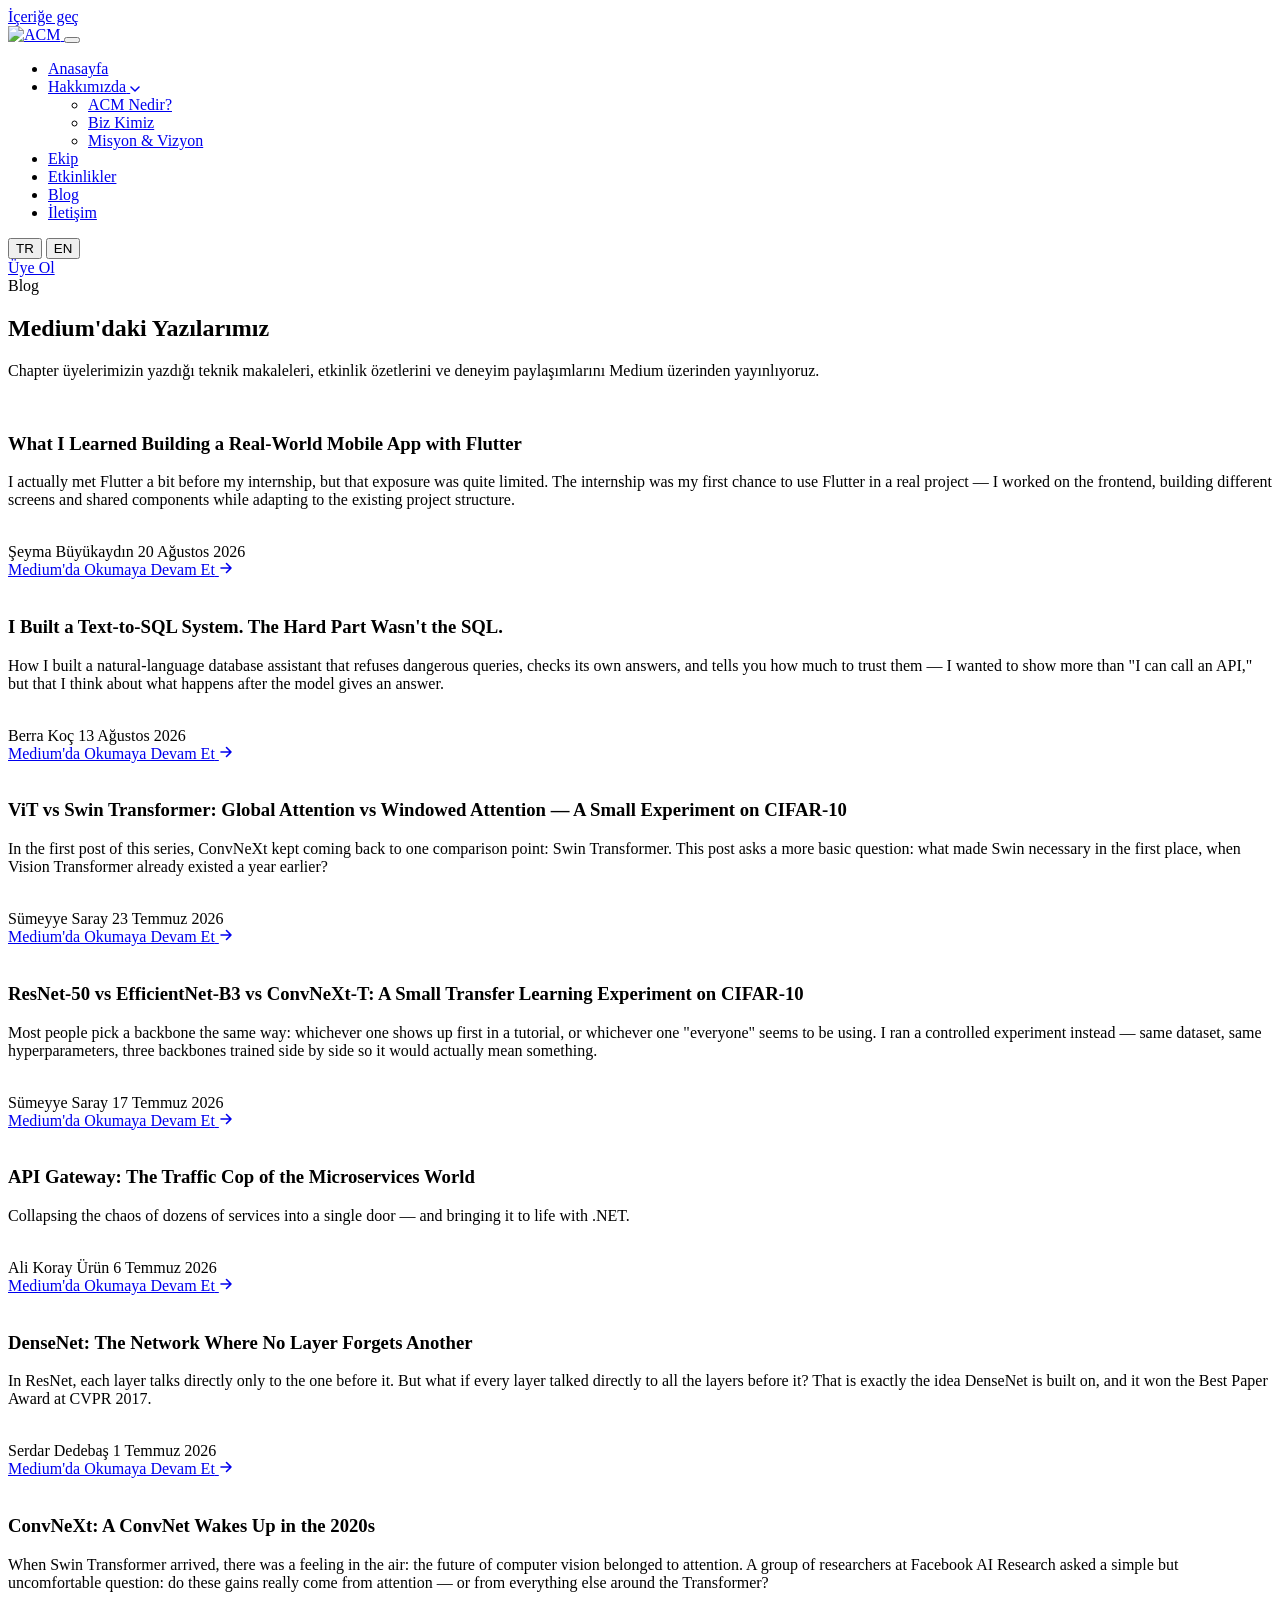
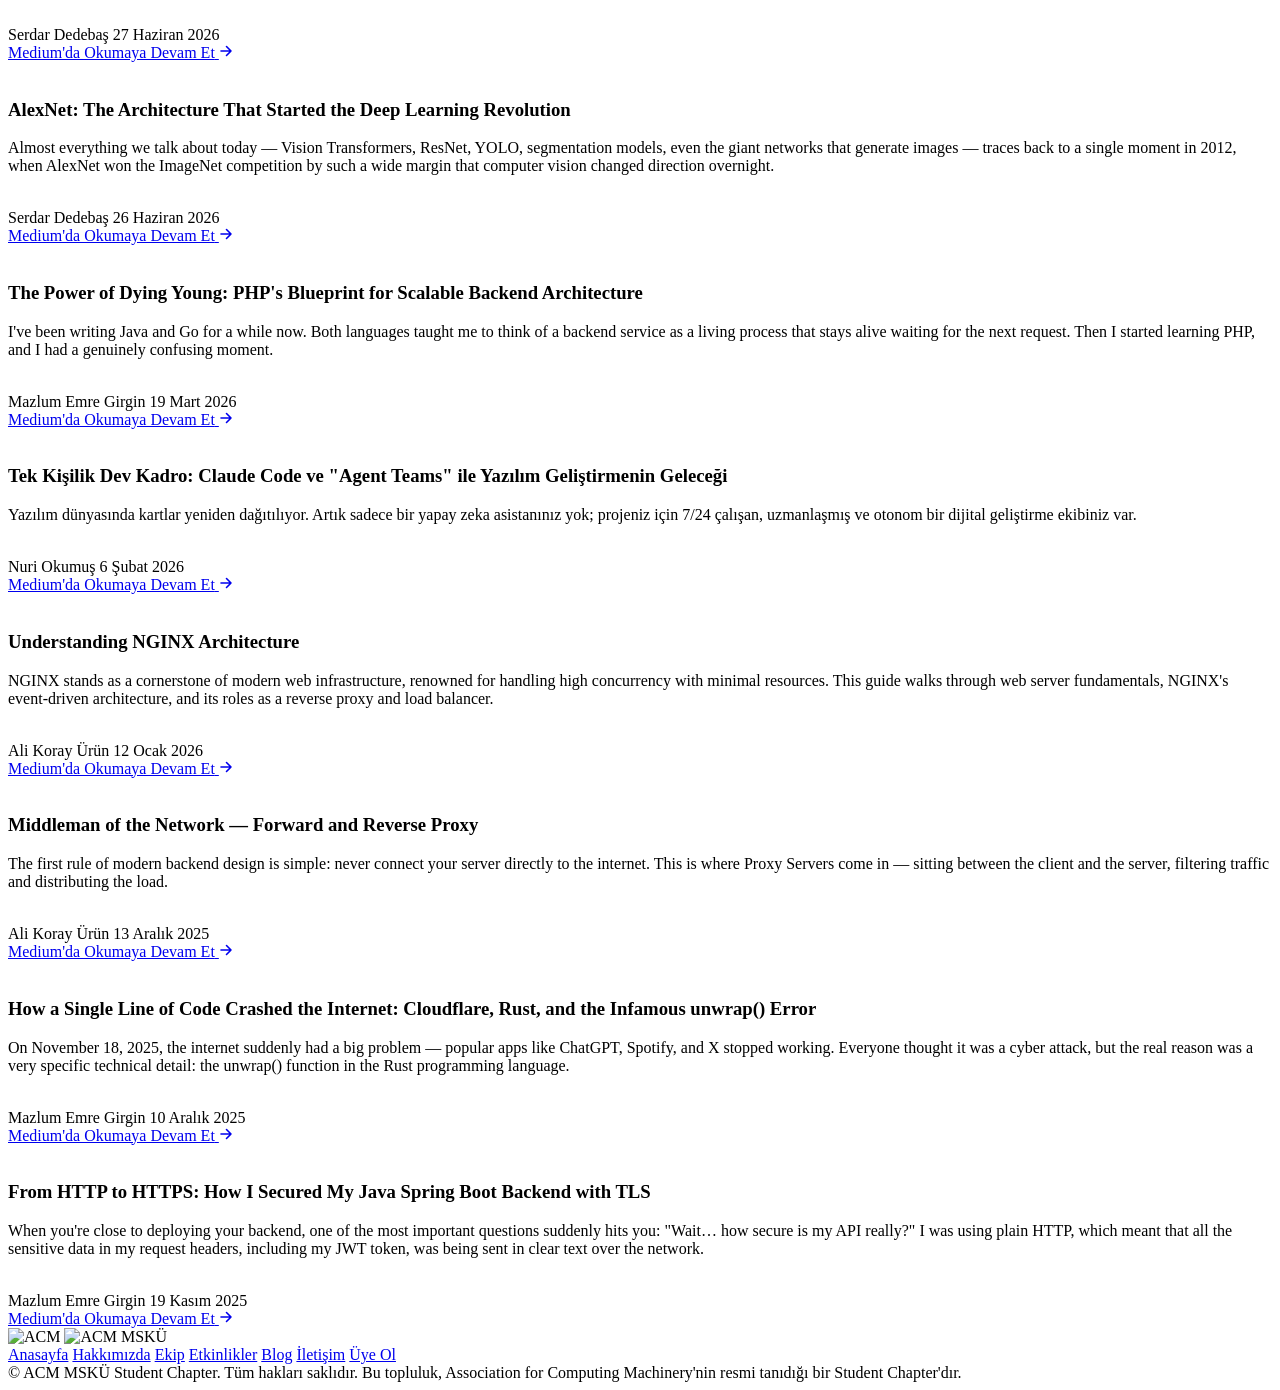
==== blog.html @ 26bed5fa "repo moved to org account" ====
<!DOCTYPE html>
<html lang="tr">
<head>
<meta charset="UTF-8">
<meta name="viewport" content="width=device-width, initial-scale=1.0">
<title>Blog — ACM MSKÜ Student Chapter</title>
<meta name="description" content="ACM MSKÜ Student Chapter'ın Medium'da yayınladığı teknik makaleler ve yazılar.">

<!-- Fontshare: Clash Display (başlıklar) -->
<link rel="preconnect" href="https://api.fontshare.com">
<link href="https://api.fontshare.com/v2/css?f[]=clash-display@500,600,700&display=swap" rel="stylesheet">

<!-- Google Fonts: Lexend (gövde metni / arayüz) -->
<link rel="preconnect" href="https://fonts.googleapis.com">
<link rel="preconnect" href="https://fonts.gstatic.com" crossorigin>
<link href="https://fonts.googleapis.com/css2?family=Lexend:wght@400;500;600;700;800&display=swap" rel="stylesheet">

<link rel="icon" href="assets/img/logo/acmshortcolour.svg" type="image/svg+xml">
<link rel="stylesheet" href="assets/css/style.css">
</head>
<body data-title-key="meta.title.blog">

<a class="skip-link" href="#icerik" data-i18n="skip.link">İçeriğe geç</a>

<header class="nav" id="siteNav">
  <div class="nav-inner">
    <a href="index.html#anasayfa" class="brand" aria-label="ACM MSKÜ anasayfa">
      <img class="brand-logo" src="assets/img/logo/acmshortcolour.svg" alt="ACM">
    </a>

    <button class="nav-toggle" id="navToggle" aria-label="Menüyü aç/kapat" aria-expanded="false" aria-controls="navMenu">
      <span></span><span></span><span></span>
    </button>

    <nav class="nav-menu" id="navMenu">
      <ul>
        <li><a href="index.html#anasayfa" class="nav-link" data-i18n="nav.home">Anasayfa</a></li>
        <li class="has-dropdown">
          <a href="hakkimizda.html" class="nav-link"><span data-i18n="nav.about">Hakkımızda</span> <svg class="chev" width="10" height="6" viewBox="0 0 10 6" fill="none"><path d="M1 1L5 5L9 1" stroke="currentColor" stroke-width="1.5" stroke-linecap="round" stroke-linejoin="round"/></svg></a>
          <ul class="dropdown">
            <li><a href="hakkimizda.html#acm-nedir" data-i18n="nav.about.acm">ACM Nedir?</a></li>
            <li><a href="hakkimizda.html#biz-kimiz" data-i18n="nav.about.us">Biz Kimiz</a></li>
            <li><a href="hakkimizda.html#misyon-vizyon" data-i18n="nav.about.mv" data-i18n-html>Misyon &amp; Vizyon</a></li>
          </ul>
        </li>
        <li><a href="ekip.html" class="nav-link" data-i18n="nav.about.team">Ekip</a></li>
        <li><a href="etkinlikler.html" class="nav-link" data-i18n="nav.events">Etkinlikler</a></li>
        <li><a href="blog.html" class="nav-link" data-i18n="nav.blog">Blog</a></li>
        <li><a href="iletisim.html" class="nav-link" data-i18n="nav.contact">İletişim</a></li>
      </ul>
      <div class="lang-toggle" role="group" aria-label="Dil seçimi / Language">
        <button type="button" class="lang-btn is-active" data-lang="tr">TR</button>
        <button type="button" class="lang-btn" data-lang="en">EN</button>
      </div>
      <a href="index.html#uye-ol" class="btn btn-primary btn-nav" data-i18n="nav.join">Üye Ol</a>
    </nav>
  </div>
</header>

<main id="icerik">

  <!-- ============ BLOG ============ -->
  <section id="blog" class="section section--top">
    <div class="section-head" data-reveal>
      <span class="kicker" data-i18n="blog.kicker">Blog</span>
      <h2 data-i18n="blog.title">Medium'daki Yazılarımız</h2>
      <p class="section-lead" data-i18n="blog.lead">
        Chapter üyelerimizin yazdığı teknik makaleleri, etkinlik özetlerini ve deneyim paylaşımlarını
        Medium üzerinden yayınlıyoruz.
      </p>
    </div>
    <div class="blog-grid">

      <article class="blog-card" data-reveal>
        <div class="blog-card-cover"><img src="assets/img/medium/seyma_flutter.webp" alt=""></div>
        <div class="blog-card-body">
          <h3>What I Learned Building a Real-World Mobile App with Flutter</h3>
          <p>
            I actually met Flutter a bit before my internship, but that exposure was quite limited. The
            internship was my first chance to use Flutter in a real project — I worked on the frontend,
            building different screens and shared components while adapting to the existing project structure.
          </p>
          <div class="blog-card-meta">
            <img class="blog-card-avatar" src="assets/img/board/seyma.jpeg" alt="">
            <div class="blog-card-meta-text">
              <span class="blog-card-author">Şeyma Büyükaydın</span>
              <span class="blog-card-date">20 Ağustos 2026</span>
            </div>
          </div>
          <a href="https://medium.com/@seymabuyukaydin7/what-i-learned-building-a-real-world-mobile-app-with-flutter-eea90b9ccbf7" class="btn btn-soft" target="_blank" rel="noopener">
            <span data-i18n="blog.readMore">Medium'da Okumaya Devam Et</span>
            <svg width="14" height="14" viewBox="0 0 14 14" fill="none"><path d="M2 7H12M12 7L7.5 2.5M12 7L7.5 11.5" stroke="currentColor" stroke-width="1.6" stroke-linecap="round" stroke-linejoin="round"/></svg>
          </a>
        </div>
      </article>

      <article class="blog-card" data-reveal>
        <div class="blog-card-cover"><img src="assets/img/medium/berra_texttosql.webp" alt=""></div>
        <div class="blog-card-body">
          <h3>I Built a Text-to-SQL System. The Hard Part Wasn't the SQL.</h3>
          <p>
            How I built a natural-language database assistant that refuses dangerous queries, checks its
            own answers, and tells you how much to trust them — I wanted to show more than "I can call
            an API," but that I think about what happens after the model gives an answer.
          </p>
          <div class="blog-card-meta">
            <img class="blog-card-avatar" src="assets/img/board/berrakoc.jpeg" alt="">
            <div class="blog-card-meta-text">
              <span class="blog-card-author">Berra Koç</span>
              <span class="blog-card-date">13 Ağustos 2026</span>
            </div>
          </div>
          <a href="https://medium.com/@kocberra3/i-built-a-text-to-sql-system-the-hard-part-wasnt-the-sql-1d210cb4b9d3" class="btn btn-soft" target="_blank" rel="noopener">
            <span data-i18n="blog.readMore">Medium'da Okumaya Devam Et</span>
            <svg width="14" height="14" viewBox="0 0 14 14" fill="none"><path d="M2 7H12M12 7L7.5 2.5M12 7L7.5 11.5" stroke="currentColor" stroke-width="1.6" stroke-linecap="round" stroke-linejoin="round"/></svg>
          </a>
        </div>
      </article>

      <article class="blog-card" data-reveal>
        <div class="blog-card-cover"><img src="assets/img/medium/sumeyye_vit.webp" alt=""></div>
        <div class="blog-card-body">
          <h3>ViT vs Swin Transformer: Global Attention vs Windowed Attention — A Small Experiment on CIFAR-10</h3>
          <p>
            In the first post of this series, ConvNeXt kept coming back to one comparison point: Swin
            Transformer. This post asks a more basic question: what made Swin necessary in the first
            place, when Vision Transformer already existed a year earlier?
          </p>
          <div class="blog-card-meta">
            <img class="blog-card-avatar" src="assets/img/board/sumeyye.jpeg" alt="">
            <div class="blog-card-meta-text">
              <span class="blog-card-author">Sümeyye Saray</span>
              <span class="blog-card-date">23 Temmuz 2026</span>
            </div>
          </div>
          <a href="https://medium.com/@sumeyyesaray478/vit-vs-swin-transformer-global-attention-vs-windowed-attention-a-small-experiment-on-cifar-10-1e149b57029a" class="btn btn-soft" target="_blank" rel="noopener">
            <span data-i18n="blog.readMore">Medium'da Okumaya Devam Et</span>
            <svg width="14" height="14" viewBox="0 0 14 14" fill="none"><path d="M2 7H12M12 7L7.5 2.5M12 7L7.5 11.5" stroke="currentColor" stroke-width="1.6" stroke-linecap="round" stroke-linejoin="round"/></svg>
          </a>
        </div>
      </article>

      <article class="blog-card" data-reveal>
        <div class="blog-card-cover"><img src="assets/img/medium/sumeyye_resnet.webp" alt=""></div>
        <div class="blog-card-body">
          <h3>ResNet-50 vs EfficientNet-B3 vs ConvNeXt-T: A Small Transfer Learning Experiment on CIFAR-10</h3>
          <p>
            Most people pick a backbone the same way: whichever one shows up first in a tutorial, or
            whichever one "everyone" seems to be using. I ran a controlled experiment instead — same
            dataset, same hyperparameters, three backbones trained side by side so it would actually mean something.
          </p>
          <div class="blog-card-meta">
            <img class="blog-card-avatar" src="assets/img/board/sumeyye.jpeg" alt="">
            <div class="blog-card-meta-text">
              <span class="blog-card-author">Sümeyye Saray</span>
              <span class="blog-card-date">17 Temmuz 2026</span>
            </div>
          </div>
          <a href="https://medium.com/@sumeyyesaray478/resnet-50-vs-efficientnet-b3-vs-convnext-t-a-small-transfer-learning-experiment-on-cifar-10-ddd32ae07030" class="btn btn-soft" target="_blank" rel="noopener">
            <span data-i18n="blog.readMore">Medium'da Okumaya Devam Et</span>
            <svg width="14" height="14" viewBox="0 0 14 14" fill="none"><path d="M2 7H12M12 7L7.5 2.5M12 7L7.5 11.5" stroke="currentColor" stroke-width="1.6" stroke-linecap="round" stroke-linejoin="round"/></svg>
          </a>
        </div>
      </article>

      <article class="blog-card" data-reveal>
        <div class="blog-card-cover"><img src="assets/img/medium/koray_apigateway.webp" alt=""></div>
        <div class="blog-card-body">
          <h3>API Gateway: The Traffic Cop of the Microservices World</h3>
          <p>
            Collapsing the chaos of dozens of services into a single door — and bringing it to life with .NET.
          </p>
          <div class="blog-card-meta">
            <img class="blog-card-avatar" src="assets/img/board/korayurun.jpeg" alt="">
            <div class="blog-card-meta-text">
              <span class="blog-card-author">Ali Koray Ürün</span>
              <span class="blog-card-date">6 Temmuz 2026</span>
            </div>
          </div>
          <a href="https://medium.com/@korayurun07/api-gateway-the-traffic-cop-of-the-microservices-world-7dbb3f8fc3c6" class="btn btn-soft" target="_blank" rel="noopener">
            <span data-i18n="blog.readMore">Medium'da Okumaya Devam Et</span>
            <svg width="14" height="14" viewBox="0 0 14 14" fill="none"><path d="M2 7H12M12 7L7.5 2.5M12 7L7.5 11.5" stroke="currentColor" stroke-width="1.6" stroke-linecap="round" stroke-linejoin="round"/></svg>
          </a>
        </div>
      </article>

      <article class="blog-card" data-reveal>
        <div class="blog-card-cover"><img src="assets/img/medium/serdar_densenet.webp" alt=""></div>
        <div class="blog-card-body">
          <h3>DenseNet: The Network Where No Layer Forgets Another</h3>
          <p>
            In ResNet, each layer talks directly only to the one before it. But what if every layer
            talked directly to all the layers before it? That is exactly the idea DenseNet is built on,
            and it won the Best Paper Award at CVPR 2017.
          </p>
          <div class="blog-card-meta">
            <img class="blog-card-avatar" src="assets/img/board/serdardedebas.jpeg" alt="">
            <div class="blog-card-meta-text">
              <span class="blog-card-author">Serdar Dedebaş</span>
              <span class="blog-card-date">1 Temmuz 2026</span>
            </div>
          </div>
          <a href="https://medium.com/@serdardedebas1/densenet-the-network-where-no-layer-forgets-another-e56904c02501" class="btn btn-soft" target="_blank" rel="noopener">
            <span data-i18n="blog.readMore">Medium'da Okumaya Devam Et</span>
            <svg width="14" height="14" viewBox="0 0 14 14" fill="none"><path d="M2 7H12M12 7L7.5 2.5M12 7L7.5 11.5" stroke="currentColor" stroke-width="1.6" stroke-linecap="round" stroke-linejoin="round"/></svg>
          </a>
        </div>
      </article>

      <article class="blog-card" data-reveal>
        <div class="blog-card-cover"><img src="assets/img/medium/serdar_convnext.webp" alt=""></div>
        <div class="blog-card-body">
          <h3>ConvNeXt: A ConvNet Wakes Up in the 2020s</h3>
          <p>
            When Swin Transformer arrived, there was a feeling in the air: the future of computer vision
            belonged to attention. A group of researchers at Facebook AI Research asked a simple but
            uncomfortable question: do these gains really come from attention — or from everything else around the Transformer?
          </p>
          <div class="blog-card-meta">
            <img class="blog-card-avatar" src="assets/img/board/serdardedebas.jpeg" alt="">
            <div class="blog-card-meta-text">
              <span class="blog-card-author">Serdar Dedebaş</span>
              <span class="blog-card-date">27 Haziran 2026</span>
            </div>
          </div>
          <a href="https://medium.com/@serdardedebas1/convnext-a-convnet-wakes-up-in-the-2020s-788454a0580a" class="btn btn-soft" target="_blank" rel="noopener">
            <span data-i18n="blog.readMore">Medium'da Okumaya Devam Et</span>
            <svg width="14" height="14" viewBox="0 0 14 14" fill="none"><path d="M2 7H12M12 7L7.5 2.5M12 7L7.5 11.5" stroke="currentColor" stroke-width="1.6" stroke-linecap="round" stroke-linejoin="round"/></svg>
          </a>
        </div>
      </article>

      <article class="blog-card" data-reveal>
        <div class="blog-card-cover"><img src="assets/img/medium/serdar_alexnet.webp" alt=""></div>
        <div class="blog-card-body">
          <h3>AlexNet: The Architecture That Started the Deep Learning Revolution</h3>
          <p>
            Almost everything we talk about today — Vision Transformers, ResNet, YOLO, segmentation
            models, even the giant networks that generate images — traces back to a single moment in
            2012, when AlexNet won the ImageNet competition by such a wide margin that computer vision changed direction overnight.
          </p>
          <div class="blog-card-meta">
            <img class="blog-card-avatar" src="assets/img/board/serdardedebas.jpeg" alt="">
            <div class="blog-card-meta-text">
              <span class="blog-card-author">Serdar Dedebaş</span>
              <span class="blog-card-date">26 Haziran 2026</span>
            </div>
          </div>
          <a href="https://medium.com/@serdardedebas1/alexnet-the-architecture-that-started-the-deep-learning-revolution-08e5634985b1" class="btn btn-soft" target="_blank" rel="noopener">
            <span data-i18n="blog.readMore">Medium'da Okumaya Devam Et</span>
            <svg width="14" height="14" viewBox="0 0 14 14" fill="none"><path d="M2 7H12M12 7L7.5 2.5M12 7L7.5 11.5" stroke="currentColor" stroke-width="1.6" stroke-linecap="round" stroke-linejoin="round"/></svg>
          </a>
        </div>
      </article>

      <article class="blog-card" data-reveal>
        <div class="blog-card-cover"><img src="assets/img/medium/mazlum_php.webp" alt=""></div>
        <div class="blog-card-body">
          <h3>The Power of Dying Young: PHP's Blueprint for Scalable Backend Architecture</h3>
          <p>
            I've been writing Java and Go for a while now. Both languages taught me to think of a
            backend service as a living process that stays alive waiting for the next request. Then I
            started learning PHP, and I had a genuinely confusing moment.
          </p>
          <div class="blog-card-meta">
            <img class="blog-card-avatar" src="assets/img/board/mazlumemregirgin.jpeg" alt="">
            <div class="blog-card-meta-text">
              <span class="blog-card-author">Mazlum Emre Girgin</span>
              <span class="blog-card-date">19 Mart 2026</span>
            </div>
          </div>
          <a href="https://medium.com/@mazlumemregirgin/the-power-of-dying-young-phps-blueprint-for-scalable-backend-architecture-a6cc4dd6c21a" class="btn btn-soft" target="_blank" rel="noopener">
            <span data-i18n="blog.readMore">Medium'da Okumaya Devam Et</span>
            <svg width="14" height="14" viewBox="0 0 14 14" fill="none"><path d="M2 7H12M12 7L7.5 2.5M12 7L7.5 11.5" stroke="currentColor" stroke-width="1.6" stroke-linecap="round" stroke-linejoin="round"/></svg>
          </a>
        </div>
      </article>

      <article class="blog-card" data-reveal>
        <div class="blog-card-cover"><img src="assets/img/medium/nuri_agent.webp" alt=""></div>
        <div class="blog-card-body">
          <h3>Tek Kişilik Dev Kadro: Claude Code ve "Agent Teams" ile Yazılım Geliştirmenin Geleceği</h3>
          <p>
            Yazılım dünyasında kartlar yeniden dağıtılıyor. Artık sadece bir yapay zeka asistanınız yok;
            projeniz için 7/24 çalışan, uzmanlaşmış ve otonom bir dijital geliştirme ekibiniz var.
          </p>
          <div class="blog-card-meta">
            <img class="blog-card-avatar" src="assets/img/board/nuriokumus.jpeg" alt="">
            <div class="blog-card-meta-text">
              <span class="blog-card-author">Nuri Okumuş</span>
              <span class="blog-card-date">6 Şubat 2026</span>
            </div>
          </div>
          <a href="https://medium.com/@nuriokmus/tek-ki%C5%9Filik-dev-kadro-claude-code-ve-agent-teams-ile-yaz%C4%B1l%C4%B1m-geli%C5%9Ftirmenin-gelece%C4%9Fi-cdd89eab5f63" class="btn btn-soft" target="_blank" rel="noopener">
            <span data-i18n="blog.readMore">Medium'da Okumaya Devam Et</span>
            <svg width="14" height="14" viewBox="0 0 14 14" fill="none"><path d="M2 7H12M12 7L7.5 2.5M12 7L7.5 11.5" stroke="currentColor" stroke-width="1.6" stroke-linecap="round" stroke-linejoin="round"/></svg>
          </a>
        </div>
      </article>

      <article class="blog-card" data-reveal>
        <div class="blog-card-cover"><img src="assets/img/medium/koray_nginx.webp" alt=""></div>
        <div class="blog-card-body">
          <h3>Understanding NGINX Architecture</h3>
          <p>
            NGINX stands as a cornerstone of modern web infrastructure, renowned for handling high
            concurrency with minimal resources. This guide walks through web server fundamentals,
            NGINX's event-driven architecture, and its roles as a reverse proxy and load balancer.
          </p>
          <div class="blog-card-meta">
            <img class="blog-card-avatar" src="assets/img/board/korayurun.jpeg" alt="">
            <div class="blog-card-meta-text">
              <span class="blog-card-author">Ali Koray Ürün</span>
              <span class="blog-card-date">12 Ocak 2026</span>
            </div>
          </div>
          <a href="https://medium.com/@korayurun07/mastering-nginx-from-basics-to-advanced-architecture-bc59f0d89893" class="btn btn-soft" target="_blank" rel="noopener">
            <span data-i18n="blog.readMore">Medium'da Okumaya Devam Et</span>
            <svg width="14" height="14" viewBox="0 0 14 14" fill="none"><path d="M2 7H12M12 7L7.5 2.5M12 7L7.5 11.5" stroke="currentColor" stroke-width="1.6" stroke-linecap="round" stroke-linejoin="round"/></svg>
          </a>
        </div>
      </article>

      <article class="blog-card" data-reveal>
        <div class="blog-card-cover"><img src="assets/img/medium/koray_middleman.webp" alt=""></div>
        <div class="blog-card-body">
          <h3>Middleman of the Network — Forward and Reverse Proxy</h3>
          <p>
            The first rule of modern backend design is simple: never connect your server directly to the
            internet. This is where Proxy Servers come in — sitting between the client and the server,
            filtering traffic and distributing the load.
          </p>
          <div class="blog-card-meta">
            <img class="blog-card-avatar" src="assets/img/board/korayurun.jpeg" alt="">
            <div class="blog-card-meta-text">
              <span class="blog-card-author">Ali Koray Ürün</span>
              <span class="blog-card-date">13 Aralık 2025</span>
            </div>
          </div>
          <a href="https://medium.com/@korayurun07/middleman-of-the-network-forward-and-reverse-proxy-a567f8102e2a" class="btn btn-soft" target="_blank" rel="noopener">
            <span data-i18n="blog.readMore">Medium'da Okumaya Devam Et</span>
            <svg width="14" height="14" viewBox="0 0 14 14" fill="none"><path d="M2 7H12M12 7L7.5 2.5M12 7L7.5 11.5" stroke="currentColor" stroke-width="1.6" stroke-linecap="round" stroke-linejoin="round"/></svg>
          </a>
        </div>
      </article>

      <article class="blog-card" data-reveal>
        <div class="blog-card-cover"><img src="assets/img/medium/mazlum_cloudflare.webp" alt=""></div>
        <div class="blog-card-body">
          <h3>How a Single Line of Code Crashed the Internet: Cloudflare, Rust, and the Infamous unwrap() Error</h3>
          <p>
            On November 18, 2025, the internet suddenly had a big problem — popular apps like ChatGPT,
            Spotify, and X stopped working. Everyone thought it was a cyber attack, but the real reason
            was a very specific technical detail: the unwrap() function in the Rust programming language.
          </p>
          <div class="blog-card-meta">
            <img class="blog-card-avatar" src="assets/img/board/mazlumemregirgin.jpeg" alt="">
            <div class="blog-card-meta-text">
              <span class="blog-card-author">Mazlum Emre Girgin</span>
              <span class="blog-card-date">10 Aralık 2025</span>
            </div>
          </div>
          <a href="https://medium.com/@mazlumemregirgin/how-a-single-line-of-code-crashed-the-internet-cloudflare-rust-and-the-infamous-unwrap-error-b37ded113d86" class="btn btn-soft" target="_blank" rel="noopener">
            <span data-i18n="blog.readMore">Medium'da Okumaya Devam Et</span>
            <svg width="14" height="14" viewBox="0 0 14 14" fill="none"><path d="M2 7H12M12 7L7.5 2.5M12 7L7.5 11.5" stroke="currentColor" stroke-width="1.6" stroke-linecap="round" stroke-linejoin="round"/></svg>
          </a>
        </div>
      </article>

      <article class="blog-card" data-reveal>
        <div class="blog-card-cover"><img src="assets/img/medium/mazlum_tls.webp" alt=""></div>
        <div class="blog-card-body">
          <h3>From HTTP to HTTPS: How I Secured My Java Spring Boot Backend with TLS</h3>
          <p>
            When you're close to deploying your backend, one of the most important questions suddenly
            hits you: "Wait… how secure is my API really?" I was using plain HTTP, which meant that all
            the sensitive data in my request headers, including my JWT token, was being sent in clear text over the network.
          </p>
          <div class="blog-card-meta">
            <img class="blog-card-avatar" src="assets/img/board/mazlumemregirgin.jpeg" alt="">
            <div class="blog-card-meta-text">
              <span class="blog-card-author">Mazlum Emre Girgin</span>
              <span class="blog-card-date">19 Kasım 2025</span>
            </div>
          </div>
          <a href="https://medium.com/@mazlumemregirgin/from-http-to-https-how-i-secured-my-java-spring-boot-backend-with-tls-828888db91d8" class="btn btn-soft" target="_blank" rel="noopener">
            <span data-i18n="blog.readMore">Medium'da Okumaya Devam Et</span>
            <svg width="14" height="14" viewBox="0 0 14 14" fill="none"><path d="M2 7H12M12 7L7.5 2.5M12 7L7.5 11.5" stroke="currentColor" stroke-width="1.6" stroke-linecap="round" stroke-linejoin="round"/></svg>
          </a>
        </div>
      </article>

    </div>
  </section>

</main>

<footer class="site-footer">
  <div class="footer-inner">
    <div class="footer-brand">
      <img class="footer-logo-acm" src="assets/img/logo/acm-logo.png" alt="ACM">
      <span class="footer-divider" aria-hidden="true"></span>
      <img class="footer-logo" src="assets/img/logo/acmlongcolour.svg" alt="ACM MSKÜ">
    </div>
    <nav class="footer-links" aria-label="Alt bilgi bağlantıları">
      <a href="index.html#anasayfa" data-i18n="nav.home">Anasayfa</a>
      <a href="hakkimizda.html" data-i18n="nav.about">Hakkımızda</a>
      <a href="ekip.html" data-i18n="nav.about.team">Ekip</a>
      <a href="etkinlikler.html" data-i18n="nav.events">Etkinlikler</a>
      <a href="blog.html" data-i18n="nav.blog">Blog</a>
      <a href="iletisim.html" data-i18n="nav.contact">İletişim</a>
      <a href="index.html#uye-ol" data-i18n="nav.join">Üye Ol</a>
    </nav>
  </div>
  <div class="footer-bottom">
    <span>© <span id="year"></span> ACM MSKÜ Student Chapter. <span data-i18n="footer.rights">Tüm hakları saklıdır.</span></span>
    <span data-i18n="footer.recognized">Bu topluluk, Association for Computing Machinery'nin resmi tanıdığı bir Student Chapter'dır.</span>
  </div>
</footer>

<script src="assets/js/main.js"></script>
</body>
</html>
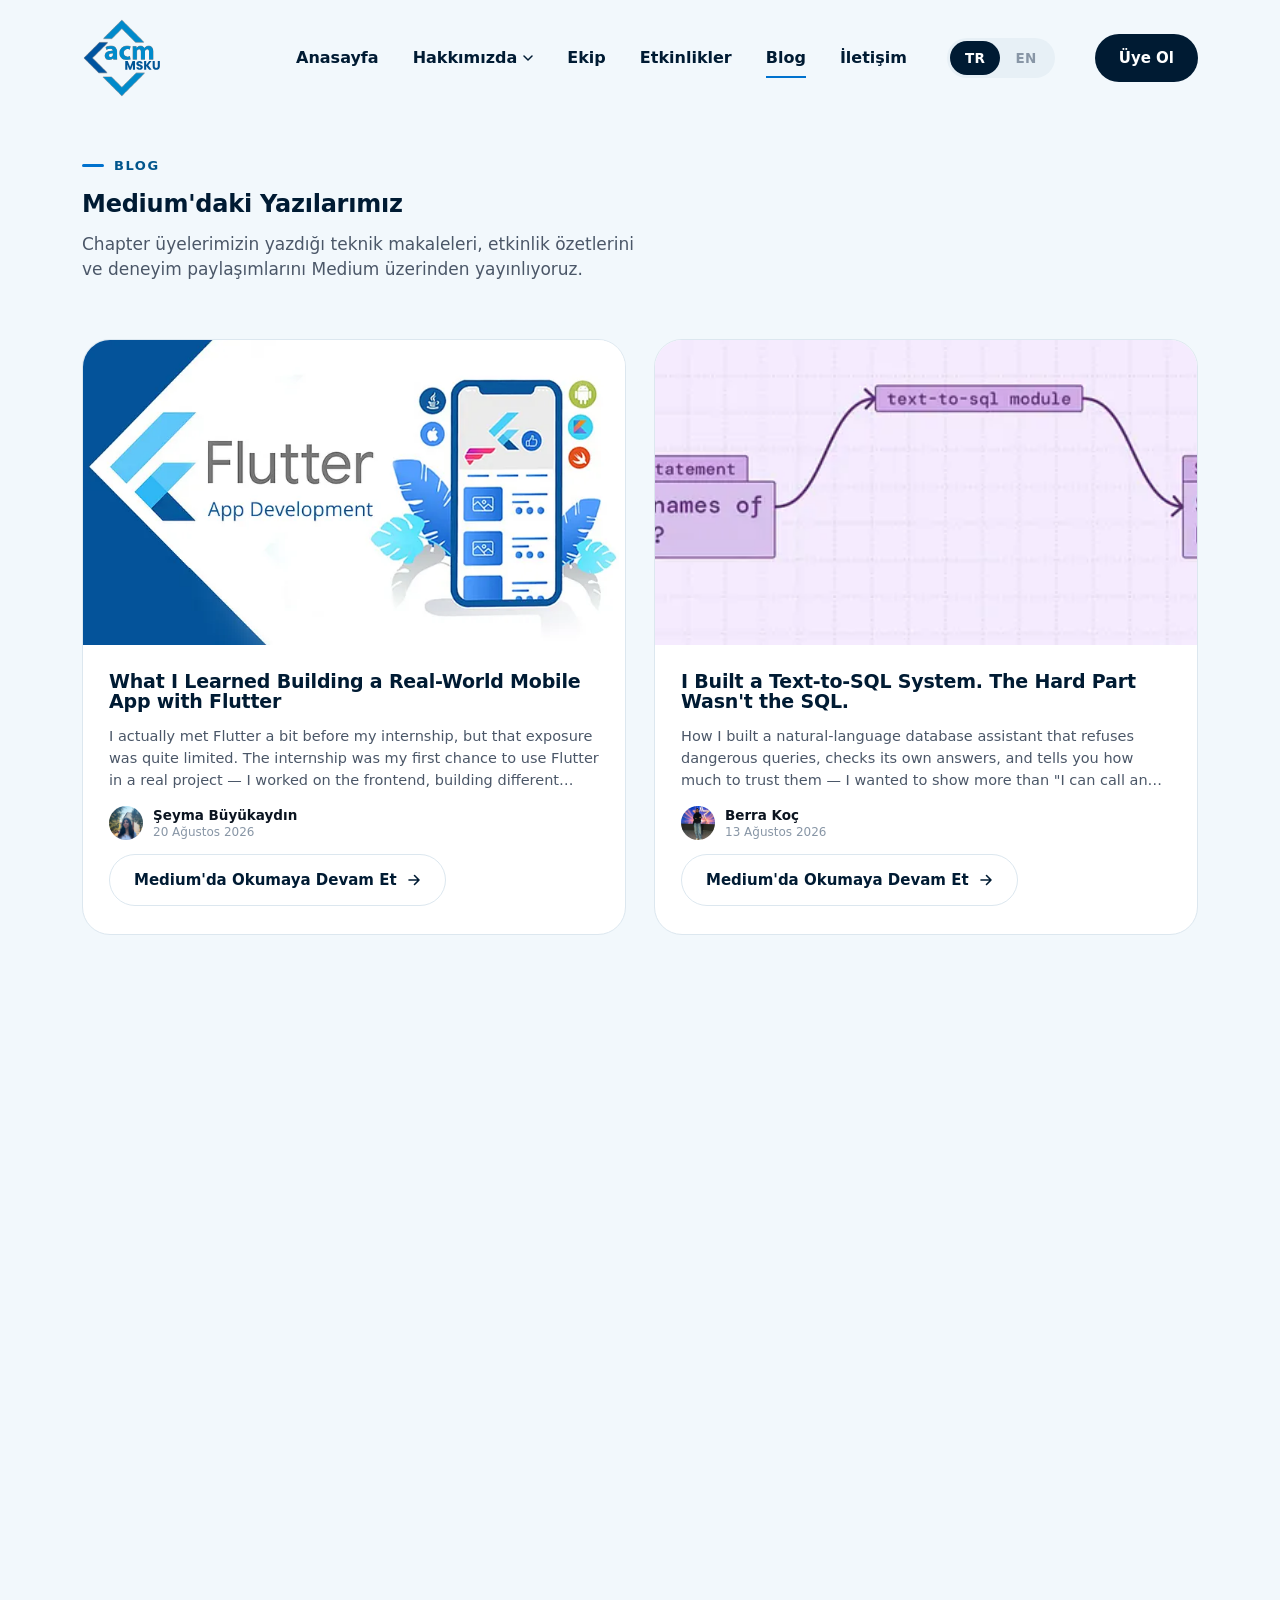
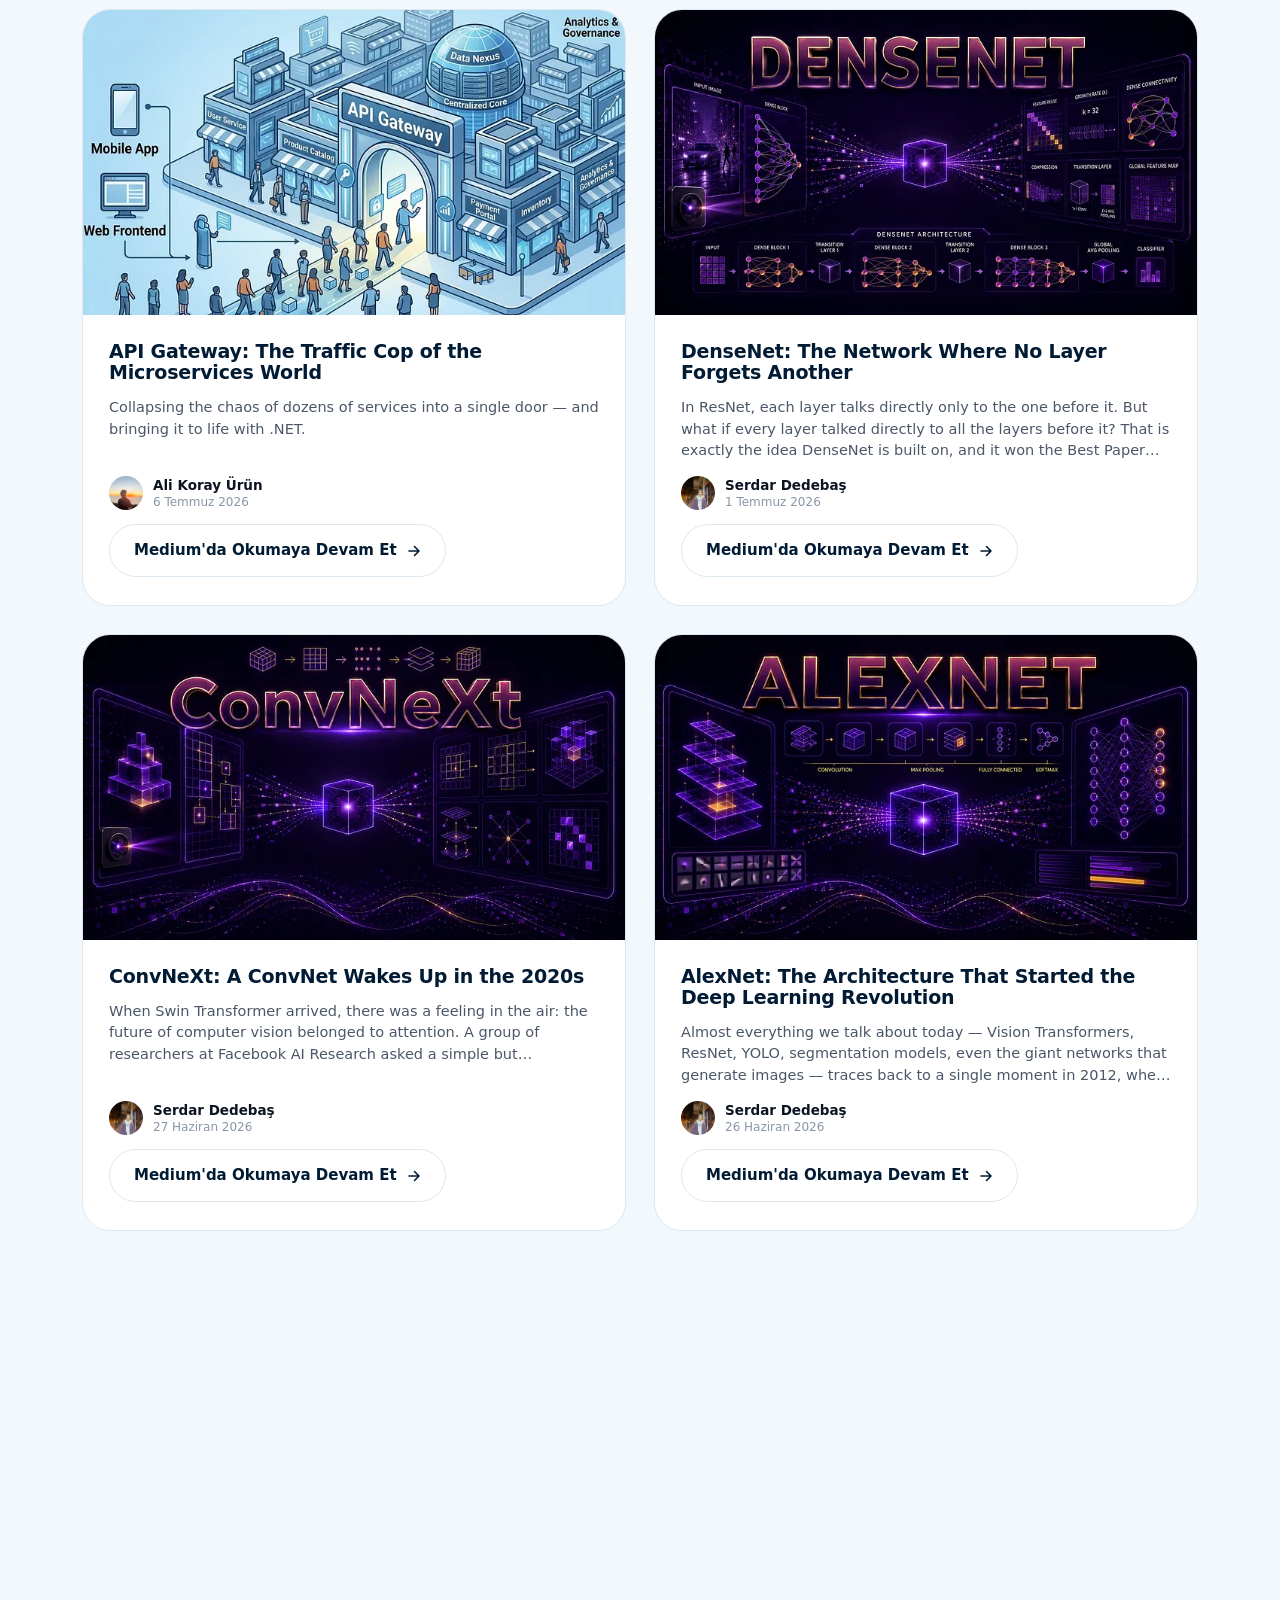
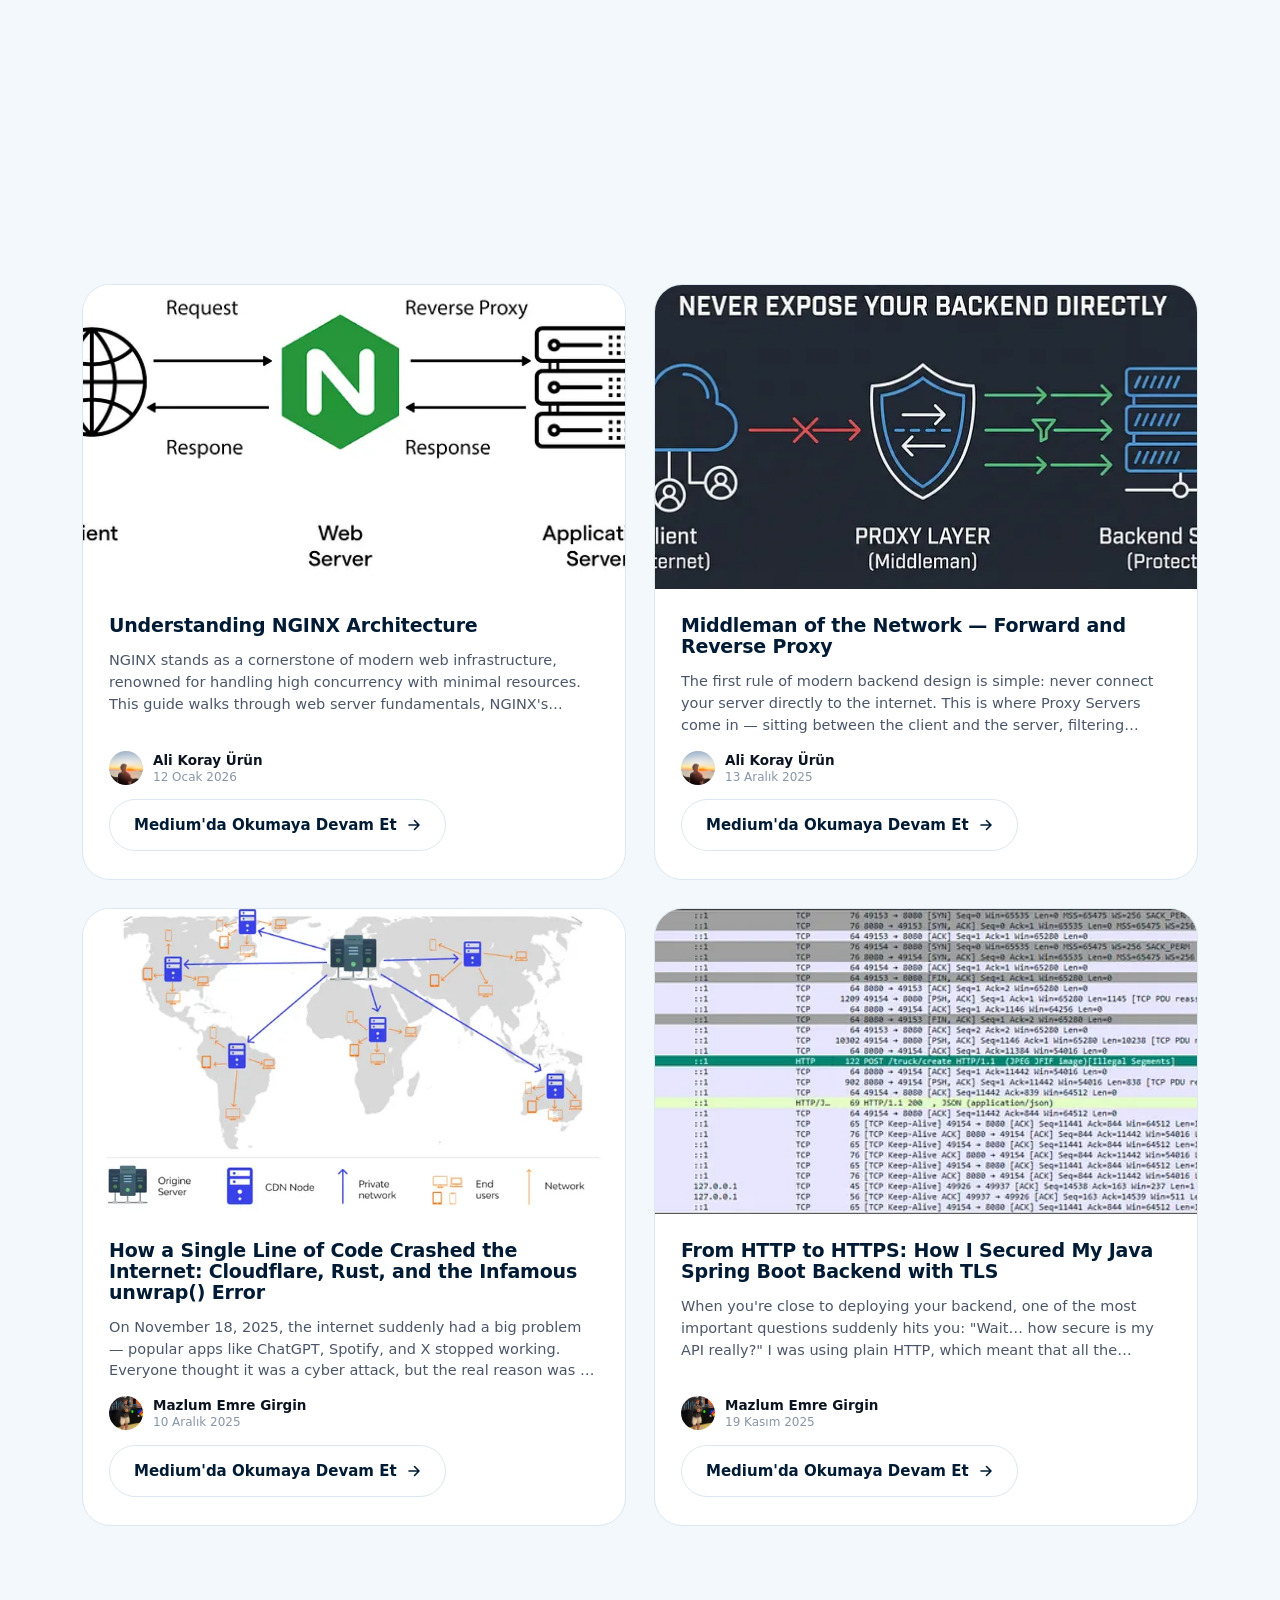
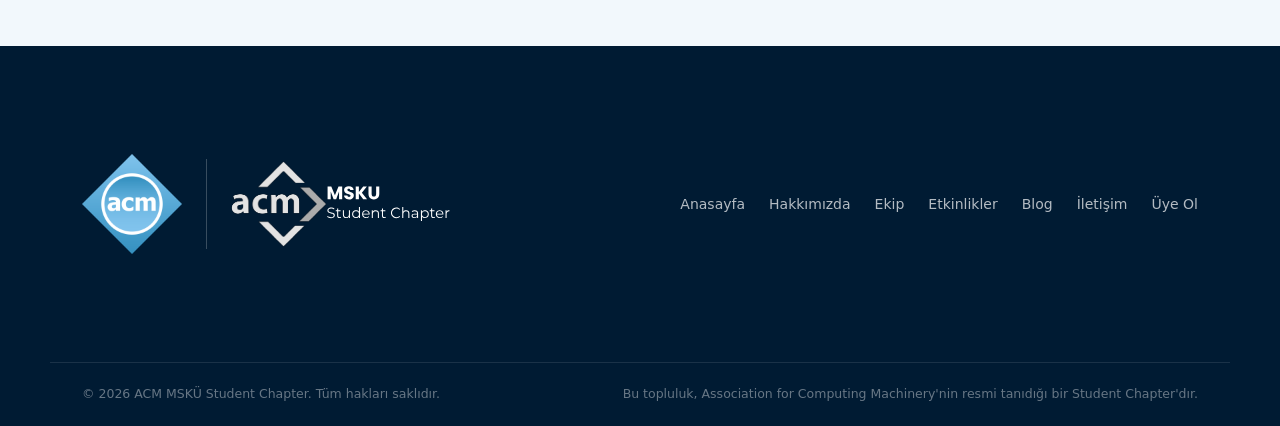
==== commit f891473a: "footer logo changed." ====
--- a/blog.html
+++ b/blog.html
@@ -400,7 +400,7 @@
     <div class="footer-brand">
       <img class="footer-logo-acm" src="assets/img/logo/acm-logo.png" alt="ACM">
       <span class="footer-divider" aria-hidden="true"></span>
-      <img class="footer-logo" src="assets/img/logo/acmlongcolour.svg" alt="ACM MSKÜ">
+      <img class="footer-logo" src="assets/img/logo/acmlongwhite.svg" alt="ACM MSKÜ">
     </div>
     <nav class="footer-links" aria-label="Alt bilgi bağlantıları">
       <a href="index.html#anasayfa" data-i18n="nav.home">Anasayfa</a>
--- a/assets/css/style.css
+++ b/assets/css/style.css
@@ -0,0 +1,648 @@
+/* ==========================================================================
+   ACM MSKÜ Student Chapter — Design System
+   ========================================================================== */
+
+:root {
+  /* ACM-inspired blues, on an off-white base */
+  --blue-900: #001B33;
+  --blue-800: #00294A;
+  --blue-700: #003B5C;
+  --blue-600: #00558C;
+  --blue-500: #0072CE;   /* primary */
+  --blue-400: #2B93E0;
+  --blue-100: #E3F1FB;
+  --blue-50:  #F2F8FC;
+
+  --ink:      #0B1420;
+  --ink-soft: #4B5768;
+  --ink-faint:#8896A6;
+  --bg-page:  #F2F8FC;   /* kırık mavi zemin */
+  --paper:    #FFFFFF;   /* kartlar */
+  --line:     #DCE7EF;
+  --line-soft:#E7F0F6;
+
+  --font-display: 'Clash Display', 'Lexend', system-ui, sans-serif;
+  --font-body: 'Lexend', system-ui, -apple-system, sans-serif;
+
+  --radius-sm: 10px;
+  --radius-md: 16px;
+  --radius-lg: 28px;
+
+  --shadow-sm: 0 1px 2px rgba(0, 27, 51, 0.05);
+  --shadow-md: 0 16px 40px -20px rgba(0, 27, 51, 0.28);
+  --shadow-lg: 0 30px 70px -30px rgba(0, 27, 51, 0.35);
+
+  --ease: cubic-bezier(.22, 1, .36, 1);
+  --container: 1180px;
+}
+
+/* ---------- Reset ---------- */
+* { box-sizing: border-box; }
+html { scroll-behavior: smooth; }
+body, h1, h2, h3, h4, p, ul, figure { margin: 0; padding: 0; }
+ul { list-style: none; }
+img { max-width: 100%; display: block; }
+a { color: inherit; text-decoration: none; }
+button { font: inherit; background: none; border: none; cursor: pointer; }
+
+body {
+  font-family: var(--font-body);
+  color: var(--ink);
+  background: var(--bg-page);
+  -webkit-font-smoothing: antialiased;
+  line-height: 1.5;
+  min-height: 100vh;
+  display: flex;
+  flex-direction: column;
+}
+/* Sticky footer: keeps the footer pinned to the bottom of the viewport on short pages */
+main { flex: 1 0 auto; }
+.site-footer { flex-shrink: 0; }
+
+h1, h2, h3, h4 {
+  font-family: var(--font-display);
+  font-weight: 600;
+  color: var(--blue-900);
+  letter-spacing: -0.01em;
+  line-height: 1.1;
+}
+
+.skip-link {
+  position: absolute; left: -999px; top: 0;
+  background: var(--blue-500); color: #fff; padding: 10px 16px; z-index: 999;
+  border-radius: 0 0 8px 0;
+}
+.skip-link:focus { left: 0; }
+
+/* ---------- Layout helpers ---------- */
+.section {
+  max-width: var(--container);
+  margin: 0 auto;
+  padding: 120px 32px;
+}
+.section--tint { background: var(--blue-50); max-width: none; }
+/* Used when a .section is the first element on a page (must clear the fixed navbar) */
+.section--top { padding-top: 150px; }
+.section--tint > * { max-width: var(--container); margin-left: auto; margin-right: auto; }
+
+.section-intro {
+  max-width: var(--container);
+  margin: 0 auto;
+  padding: 64px 32px 0;
+}
+/* Used when a section-intro is the first element on a page (must clear the fixed navbar) */
+.section-intro--top { padding-top: 150px; }
+
+/* ---------- Homepage quicklinks ---------- */
+.quicklinks-section { padding-top: 56px; }
+.quicklinks-grid { display: grid; grid-template-columns: repeat(3, 1fr); gap: 28px; }
+.quicklink-card {
+  display: flex; flex-direction: column; align-items: flex-start; gap: 8px;
+  background: var(--paper); border: 1px solid var(--line); border-radius: var(--radius-lg);
+  padding: 32px; transition: all .3s var(--ease);
+}
+.quicklink-card:hover { border-color: var(--blue-400); box-shadow: var(--shadow-md); transform: translateY(-4px); }
+.quicklink-icon {
+  width: 46px; height: 46px; border-radius: 12px; background: var(--blue-50);
+  color: var(--blue-500); display: flex; align-items: center; justify-content: center;
+  margin-bottom: 6px;
+}
+.quicklink-card h3 { font-size: 19px; }
+.quicklink-card p { font-size: 14.5px; color: var(--ink-soft); margin-bottom: 4px; }
+.quicklink-card .link-arrow { margin-top: 4px; pointer-events: none; }
+.quicklink-card:hover .link-arrow { border-color: var(--blue-500); }
+
+/* ---------- Homepage featured article (Medium) ---------- */
+.featured-section { padding-top: 0; }
+.featured-card {
+  display: flex; align-items: center; gap: 32px; flex-wrap: wrap;
+  background: var(--paper); border: 1px solid var(--line); border-radius: var(--radius-lg);
+  padding: 40px;
+}
+.featured-card-cover {
+  width: 220px; aspect-ratio: 16 / 9; border-radius: var(--radius-md); overflow: hidden;
+  background: var(--blue-50); flex-shrink: 0;
+}
+.featured-card-cover img { width: 100%; height: 100%; object-fit: cover; display: block; }
+.featured-card-body { flex: 1 1 320px; display: flex; flex-direction: column; gap: 14px; }
+.featured-card-body .kicker { margin-bottom: 0; }
+.featured-card-body h3 { font-size: 21px; }
+.featured-card-body p { font-size: 15px; color: var(--ink-soft); }
+.featured-card-actions { display: flex; align-items: center; gap: 24px; flex-wrap: wrap; }
+.featured-card-actions .link-arrow { margin-top: 0; }
+
+.section-head { max-width: 680px; margin-bottom: 56px; }
+.section-head--solo { max-width: none; margin: 0 auto 40px; text-align: center; }
+.section-title-solo { font-size: clamp(34px, 4.4vw, 52px); }
+.section-lead {
+  margin-top: 14px; font-size: 17px; color: var(--ink-soft); max-width: 560px;
+}
+.section-lead--left { max-width: 680px; }
+
+/* Section label — replaces old numbered pill + dot eyebrow */
+.kicker {
+  display: inline-flex; align-items: center; gap: 10px;
+  font-weight: 700; font-size: 13px;
+  text-transform: uppercase; letter-spacing: 0.12em; color: var(--blue-600);
+  margin-bottom: 16px;
+}
+.kicker::before {
+  content: ''; width: 22px; height: 3px; border-radius: 2px;
+  background: var(--blue-500); flex-shrink: 0;
+}
+.kicker--onblue { color: rgba(255,255,255,0.75); }
+.kicker--onblue::before { background: rgba(255,255,255,0.6); }
+.kicker--center { justify-content: center; }
+
+.text-accent { color: var(--blue-500); }
+
+/* ---------- Buttons ---------- */
+.btn {
+  display: inline-flex; align-items: center; gap: 10px;
+  font-weight: 600; font-size: 15px; padding: 14px 24px;
+  border-radius: 100px; transition: all .35s var(--ease);
+  white-space: nowrap;
+}
+.btn svg { transition: transform .35s var(--ease); }
+.btn:hover svg { transform: translateX(3px); }
+
+.btn-primary { background: var(--blue-900); color: #fff; }
+.btn-primary:hover { background: var(--blue-700); }
+
+.btn-soft { background: transparent; color: var(--blue-900); border: 1.5px solid var(--line); }
+.btn-soft:hover { border-color: var(--blue-900); }
+
+.btn-onblue { background: #fff; color: var(--blue-700); }
+.btn-onblue:hover { background: var(--blue-100); }
+
+.btn-outline-onblue { background: transparent; color: #fff; border: 1.5px solid rgba(255,255,255,0.35); }
+.btn-outline-onblue:hover { border-color: #fff; background: rgba(255,255,255,0.06); }
+
+.btn-nav { padding: 13px 24px; font-size: 15px; }
+.btn-lg { padding: 16px 28px; font-size: 15.5px; }
+
+.link-arrow {
+  display: inline-flex; align-items: center; gap: 6px; margin-top: 18px;
+  font-weight: 600; color: var(--blue-500); font-size: 14.5px;
+  border-bottom: 1.5px solid transparent; transition: border-color .3s var(--ease);
+}
+.link-arrow:hover { border-color: var(--blue-500); }
+
+/* ==========================================================================
+   NAVBAR
+   ========================================================================== */
+.nav {
+  position: fixed; top: 0; left: 0; right: 0; z-index: 100;
+  padding: 18px 0; transition: all .4s var(--ease);
+}
+.nav.is-scrolled {
+  padding: 12px 0; background: rgba(250,249,246,0.86); backdrop-filter: blur(14px);
+  border-bottom: 1px solid var(--line-soft); box-shadow: 0 4px 24px -12px rgba(0,27,51,0.12);
+}
+.nav-inner {
+  max-width: var(--container); margin: 0 auto; padding: 0 32px;
+  display: flex; align-items: center; justify-content: space-between;
+}
+
+.brand { display: flex; align-items: center; }
+.brand-logo { height: 80px; width: auto; transition: height .3s var(--ease); }
+.nav.is-scrolled .brand-logo { height: 64px; }
+
+.nav-toggle {
+  display: none; flex-direction: column; gap: 5px; padding: 8px; z-index: 110;
+}
+.nav-toggle span { width: 22px; height: 2px; background: var(--blue-900); border-radius: 2px; transition: all .3s var(--ease); }
+
+.nav-menu { display: flex; align-items: center; gap: 40px; }
+.nav-menu > ul { display: flex; align-items: center; gap: 34px; }
+
+.nav-link {
+  display: inline-flex; align-items: center; gap: 6px;
+  font-size: 16px; font-weight: 600; color: var(--blue-900);
+  padding: 6px 0; position: relative;
+}
+.nav-link::after {
+  content: ''; position: absolute; left: 0; bottom: -2px; width: 0; height: 2px;
+  background: var(--blue-500); transition: width .3s var(--ease);
+}
+.nav-link:hover::after, .nav-link.is-active::after { width: 100%; }
+.nav-link .chev { transition: transform .3s var(--ease); }
+
+.has-dropdown { position: relative; }
+.has-dropdown:hover .chev { transform: rotate(180deg); }
+.dropdown {
+  position: absolute; top: calc(100% + 18px); left: -18px; min-width: 220px;
+  background: #fff; border: 1px solid var(--line); border-radius: var(--radius-md);
+  box-shadow: var(--shadow-md); padding: 10px;
+  opacity: 0; visibility: hidden; transform: translateY(8px);
+  transition: all .3s var(--ease);
+}
+.has-dropdown:hover .dropdown,
+.has-dropdown:focus-within .dropdown { opacity: 1; visibility: visible; transform: translateY(0); }
+.dropdown a {
+  display: block; padding: 11px 16px; border-radius: 10px; font-size: 15px; font-weight: 500;
+  color: var(--ink-soft); transition: all .2s var(--ease);
+}
+.dropdown a:hover { background: var(--blue-50); color: var(--blue-600); }
+
+.lang-toggle {
+  display: flex; align-items: center; background: var(--line-soft);
+  border-radius: 100px; padding: 3px;
+}
+.lang-btn {
+  padding: 7px 15px; border-radius: 100px; font-size: 13.5px; font-weight: 700;
+  letter-spacing: 0.03em; color: var(--ink-faint); transition: all .2s var(--ease);
+}
+.lang-btn.is-active { background: var(--blue-900); color: #fff; }
+
+/* ==========================================================================
+   HERO
+   ========================================================================== */
+.hero {
+  max-width: var(--container); margin: 0 auto;
+  min-height: 100vh; box-sizing: border-box;
+  padding: 140px 32px 80px;
+  display: flex; flex-direction: column; justify-content: center; align-items: center;
+  text-align: center;
+}
+.hero-inner { max-width: 820px; display: flex; flex-direction: column; align-items: center; }
+.hero h1 {
+  font-size: clamp(44px, 7.5vw, 84px); margin-bottom: 28px;
+}
+.hero-lead {
+  font-size: 19px; color: var(--ink-soft); max-width: 580px; margin-bottom: 40px;
+}
+.hero-actions { display: flex; gap: 16px; flex-wrap: wrap; justify-content: center; }
+
+.hero-social { display: flex; gap: 22px; align-items: center; justify-content: center; margin-top: 36px; }
+.hero-social-link {
+  display: flex; color: var(--ink-soft);
+  transition: transform .25s var(--ease), opacity .25s var(--ease);
+}
+.hero-social-link:hover { transform: translateY(-3px); opacity: .75; }
+.hero-social-link--linkedin { color: #0A66C2; }
+.hero-social-link--mail { color: #F2994A; }
+.hero-social-link--instagram { color: #C13584; }
+.hero-social-link--github { color: var(--ink-soft); }
+.hero-social-link--medium { color: #000; }
+
+/* ==========================================================================
+   ACM NEDİR — canlı, koyu bant
+   ========================================================================== */
+.acm-band {
+  max-width: none; background: var(--blue-900); position: relative; overflow: hidden;
+  padding: 0;
+}
+.acm-band-inner {
+  max-width: var(--container); margin: 0 auto; padding: 120px 32px 64px;
+  display: grid; grid-template-columns: 1.35fr 0.65fr; gap: 40px; align-items: center;
+  position: relative;
+}
+.acm-band-text h2 {
+  color: #fff; font-size: clamp(28px, 3.4vw, 38px); margin-bottom: 22px; max-width: 560px;
+}
+.acm-band-text p { color: rgba(255,255,255,0.62); font-size: 16px; margin-bottom: 16px; max-width: 560px; }
+.acm-band-text p:last-child { margin-bottom: 0; }
+
+.acm-logo-wrap {
+  justify-self: end; position: relative;
+  width: clamp(140px, 16vw, 220px); aspect-ratio: 1 / 1;
+  display: flex; align-items: center; justify-content: center;
+}
+.acm-logo-wrap::before {
+  content: ''; position: absolute; inset: -30%; border-radius: 50%;
+  background: radial-gradient(circle, rgba(0,114,206,0.35), transparent 70%);
+  pointer-events: none;
+}
+.acm-logo { position: relative; width: 100%; height: 100%; object-fit: contain; filter: drop-shadow(0 20px 40px rgba(0,0,0,0.35)); }
+
+.acm-stats {
+  max-width: var(--container); margin: 0 auto; padding: 40px 32px 100px;
+  display: flex; gap: 56px; flex-wrap: wrap;
+  border-top: 1px solid rgba(255,255,255,0.12);
+}
+.acm-stat { display: flex; flex-direction: column; gap: 6px; }
+.acm-stat-num { font-family: var(--font-display); font-size: 34px; font-weight: 600; color: #fff; }
+.acm-stat-label { font-size: 12.5px; color: rgba(255,255,255,0.55); text-transform: uppercase; letter-spacing: 0.08em; }
+
+/* ==========================================================================
+   SPLIT SECTIONS (Biz Kimiz)
+   ========================================================================== */
+.split {
+  display: grid; grid-template-columns: 1.1fr 0.9fr; column-gap: 72px; row-gap: 0;
+  grid-template-areas: "heading visual" "body visual";
+  align-items: center;
+}
+.split.reverse { grid-template-areas: "visual heading" "visual body"; }
+.split-heading { grid-area: heading; }
+.split-body { grid-area: body; }
+.split-visual { grid-area: visual; }
+
+.split-heading h2 { font-size: clamp(28px, 3.4vw, 38px); margin-bottom: 0; }
+.split-body { color: var(--ink-soft); font-size: 16px; margin-top: 20px; }
+.split-body p { margin-bottom: 16px; }
+.split-body p:last-child { margin-bottom: 0; }
+
+.chapter-vitals { display: grid; grid-template-columns: repeat(auto-fit, minmax(140px, 1fr)); gap: 12px; margin-top: 24px; }
+.chapter-vitals-item { background: var(--paper); border: 1px solid var(--line); border-radius: var(--radius-md); padding: 14px 16px; }
+.chapter-vitals-label { display: block; font-size: 11px; font-weight: 700; text-transform: uppercase; letter-spacing: 0.08em; color: var(--ink-faint); margin-bottom: 4px; }
+.chapter-vitals-value { font-size: 15px; font-weight: 600; color: var(--ink); }
+
+.team-photo-frame {
+  position: relative; width: 100%; aspect-ratio: 4 / 5;
+  border-radius: var(--radius-lg); overflow: hidden;
+  background: var(--blue-50); border: 1.5px dashed var(--line);
+}
+.team-photo-fallback {
+  position: absolute; inset: 0; display: flex; flex-direction: column;
+  align-items: center; justify-content: center; gap: 12px;
+  color: var(--blue-400); text-align: center; padding: 24px;
+}
+.team-photo-fallback span { font-size: 14px; font-weight: 600; color: var(--ink-faint); }
+.team-photo-frame img { position: absolute; inset: 0; width: 100%; height: 100%; object-fit: cover; }
+
+/* ==========================================================================
+   MISSION / VISION
+   ========================================================================== */
+.mv-grid { display: grid; grid-template-columns: 1fr 1fr; gap: 28px; }
+.mv-card {
+  background: var(--paper); border: 1px solid var(--line); border-radius: var(--radius-lg);
+  padding: 40px; transition: all .35s var(--ease);
+}
+.mv-card:hover { border-color: var(--blue-400); box-shadow: var(--shadow-md); transform: translateY(-4px); }
+.mv-num { font-family: var(--font-display); font-size: 13px; color: var(--blue-500); text-transform: uppercase; letter-spacing: 0.12em; font-weight: 700; }
+.mv-card h3 { font-size: 24px; margin: 14px 0 14px; }
+.mv-card p { color: var(--ink-soft); font-size: 15.5px; }
+
+/* ==========================================================================
+   BOARD — danışman kartı + kişi kartları
+   ========================================================================== */
+.tiny-label { display: block; font-size: 12px; font-weight: 700; text-transform: uppercase; letter-spacing: 0.1em; color: var(--blue-400); margin-bottom: 8px; }
+
+.sponsor-card {
+  display: flex; gap: 40px;
+  background: var(--paper); border: 1px solid var(--line); border-radius: var(--radius-lg);
+  padding: 36px; margin-bottom: 36px; box-shadow: var(--shadow-sm);
+}
+.sponsor-photo {
+  position: relative; width: 210px; aspect-ratio: 4 / 5; flex-shrink: 0;
+  border-radius: var(--radius-md); overflow: hidden;
+  background: linear-gradient(135deg, var(--blue-500), var(--blue-900));
+}
+.sponsor-photo .initials {
+  position: absolute; inset: 0; display: flex; align-items: center; justify-content: center;
+  font-family: var(--font-display); font-weight: 600; font-size: 44px; color: rgba(255,255,255,0.9);
+}
+.sponsor-photo img { position: absolute; inset: 0; width: 100%; height: 100%; object-fit: cover; }
+
+.sponsor-body { display: flex; flex-wrap: wrap; gap: 36px; flex: 1; }
+.sponsor-main { flex: 1 1 240px; }
+.sponsor-name { font-size: 24px; margin: 0 0 4px; }
+.sponsor-main .person-role { display: block; margin-bottom: 4px; color: var(--blue-600); }
+.sponsor-main .person-links { margin-top: 16px; padding-top: 0; border-top: none; }
+
+.sponsor-focus { flex: 1 1 260px; padding-left: 36px; border-left: 1px solid var(--line); }
+.sponsor-focus p { font-size: 14.5px; color: var(--ink-soft); line-height: 1.6; margin-top: 4px; }
+
+/* Brand-colored icon links (LinkedIn / mail / GitHub / Medium) — bare icons, no box */
+.person-links a.person-link--linkedin { color: #0A66C2; }
+.person-links a.person-link--mail { color: #F2994A; }
+.person-links a.person-link--github { color: rgba(255,255,255,0.85); }
+.person-links a.person-link--medium { color: rgba(255,255,255,0.85); }
+.sponsor-main .person-links a.person-link--github { color: var(--ink-soft); }
+.sponsor-main .person-links a.person-link--medium { color: var(--ink-soft); }
+
+.people-grid {
+  display: grid; grid-template-columns: repeat(auto-fit, minmax(280px, 340px));
+  justify-content: center; gap: 30px; margin-bottom: 30px;
+}
+.people-grid:last-child { margin-bottom: 0; }
+
+.person-card {
+  border-radius: var(--radius-lg); overflow: hidden;
+  background: var(--blue-900); box-shadow: var(--shadow-sm);
+  transition: transform .35s var(--ease), box-shadow .35s var(--ease);
+}
+.person-card:hover { transform: translateY(-5px); box-shadow: var(--shadow-md); }
+
+.person-photo {
+  position: relative; width: 100%; aspect-ratio: 4 / 5;
+  background: linear-gradient(135deg, var(--blue-500), var(--blue-900));
+}
+.person-photo .initials {
+  position: absolute; inset: 0; display: flex; align-items: center; justify-content: center;
+  font-family: var(--font-display); font-weight: 600; font-size: 40px; color: rgba(255,255,255,0.9);
+}
+.person-photo img { position: absolute; inset: 0; width: 100%; height: 100%; object-fit: cover; }
+
+.person-info { padding: 18px 20px 20px; }
+.person-name { font-size: 16.5px; margin-bottom: 3px; color: #fff; }
+.person-role { display: block; font-size: 12.5px; font-weight: 600; color: var(--blue-100); }
+.person-links {
+  display: flex; gap: 16px; align-items: center; margin-top: 15px; padding-top: 15px;
+  border-top: 1px solid rgba(255,255,255,0.14);
+}
+.person-links a {
+  display: flex; color: rgba(255,255,255,0.8);
+  transition: transform .2s var(--ease), opacity .2s var(--ease);
+}
+.person-links a:hover { transform: translateY(-2px); opacity: .75; }
+
+/* ==========================================================================
+   EMPTY STATE (Etkinlikler)
+   ========================================================================== */
+.empty-state {
+  border: 1.5px dashed var(--line); border-radius: var(--radius-lg);
+  padding: 64px 32px; text-align: center; display: flex; flex-direction: column;
+  align-items: center; gap: 14px; color: var(--ink-faint);
+}
+.empty-state svg { color: var(--blue-400); margin-bottom: 6px; }
+.empty-state p { font-size: 16px; font-weight: 600; color: var(--ink-soft); }
+
+/* ==========================================================================
+   BLOG (Medium yazıları)
+   ========================================================================== */
+.blog-grid { display: grid; grid-template-columns: repeat(2, 1fr); gap: 28px; }
+.blog-card {
+  display: flex; flex-direction: column;
+  background: var(--paper); border: 1px solid var(--line); border-radius: var(--radius-lg);
+  overflow: hidden; transition: all .3s var(--ease);
+}
+.blog-card:hover { border-color: var(--blue-400); box-shadow: var(--shadow-md); transform: translateY(-4px); }
+.blog-card-cover { aspect-ratio: 16 / 9; overflow: hidden; background: var(--blue-50); }
+.blog-card-cover img { width: 100%; height: 100%; object-fit: cover; display: block; }
+.blog-card-body { padding: 26px 26px 28px; display: flex; flex-direction: column; gap: 14px; flex: 1; }
+.blog-card-body h3 { font-size: 19px; }
+.blog-card-body p {
+  font-size: 14.5px; color: var(--ink-soft);
+  display: -webkit-box; -webkit-line-clamp: 3; -webkit-box-orient: vertical; overflow: hidden;
+}
+.blog-card-meta { display: flex; align-items: center; gap: 10px; margin-top: auto; }
+.blog-card-avatar { width: 34px; height: 34px; border-radius: 50%; object-fit: cover; flex-shrink: 0; }
+.blog-card-meta-text { display: flex; flex-direction: column; line-height: 1.35; }
+.blog-card-author { font-size: 13.5px; font-weight: 600; color: var(--ink); }
+.blog-card-date { font-size: 12px; color: var(--ink-faint); }
+.blog-card-body .btn { align-self: flex-start; }
+
+/* ==========================================================================
+   JOIN (Üye Ol)
+   ========================================================================== */
+.join {
+  max-width: none; background: var(--blue-900); position: relative; overflow: hidden;
+}
+.join::before {
+  content: ''; position: absolute; width: 500px; height: 500px; border-radius: 50%;
+  background: radial-gradient(circle, rgba(0,114,206,0.4), transparent 70%);
+  top: -200px; right: -100px; pointer-events: none;
+}
+.join-inner {
+  max-width: 640px; margin: 0 auto; padding: 100px 32px; text-align: center;
+  position: relative;
+}
+.join-inner h2 { color: #fff; font-size: clamp(28px, 4vw, 40px); margin-bottom: 18px; }
+.join-inner p { color: rgba(255,255,255,0.68); font-size: 16.5px; max-width: 520px; margin: 0 auto 40px; }
+
+.join-steps {
+  display: grid; grid-template-columns: repeat(3, 1fr); gap: 20px;
+  max-width: 480px; margin: 0 auto 48px;
+}
+.join-step {
+  display: flex; flex-direction: column; align-items: center; gap: 12px;
+  font-size: 13px; font-weight: 600; line-height: 1.4;
+  color: rgba(255,255,255,0.85); text-align: center;
+}
+.join-step-num {
+  width: 32px; height: 32px; border-radius: 50%; border: 1px solid rgba(255,255,255,0.3);
+  display: flex; align-items: center; justify-content: center; font-size: 12px; color: #fff;
+  font-family: var(--font-display); flex-shrink: 0;
+}
+
+.join-form {
+  display: flex; flex-direction: column; gap: 14px;
+  max-width: 420px; margin: 0 auto; text-align: left;
+}
+.join-form-row { display: grid; grid-template-columns: 1fr 1fr; gap: 14px; }
+.join-form label {
+  display: flex; flex-direction: column; gap: 7px;
+  font-size: 12.5px; font-weight: 700; text-transform: uppercase; letter-spacing: 0.06em;
+  color: rgba(255,255,255,0.55);
+}
+.join-form input {
+  font-family: var(--font-body); font-size: 14.5px; font-weight: 500; color: #fff;
+  background: rgba(255,255,255,0.07); border: 1px solid rgba(255,255,255,0.18);
+  border-radius: 10px; padding: 12px 14px; transition: border-color .2s var(--ease);
+}
+.join-form input::placeholder { color: rgba(255,255,255,0.35); }
+.join-form input:focus { outline: none; border-color: var(--blue-400); }
+.join-form .btn { align-self: flex-start; margin-top: 6px; }
+
+.join-divider {
+  display: flex; align-items: center; gap: 14px;
+  max-width: 420px; margin: 32px auto; color: rgba(255,255,255,0.4);
+  font-size: 13px; font-weight: 600; text-transform: uppercase; letter-spacing: 0.06em;
+}
+.join-divider::before, .join-divider::after {
+  content: ''; flex: 1; height: 1px; background: rgba(255,255,255,0.15);
+}
+
+/* ==========================================================================
+   CONTACT
+   ========================================================================== */
+.contact-info { display: flex; flex-direction: column; gap: 32px; }
+.contact-block { max-width: 480px; }
+.contact-big-link {
+  display: inline-flex; align-items: center; gap: 12px;
+  font-family: var(--font-display); font-size: clamp(26px, 3.4vw, 38px); font-weight: 600;
+  color: var(--blue-900); transition: color .25s var(--ease);
+}
+.contact-big-link svg { flex-shrink: 0; color: var(--blue-500); transition: transform .25s var(--ease); }
+.contact-big-link:hover { color: var(--blue-500); }
+.contact-big-link:hover svg { transform: translate(2px, -2px); }
+.contact-address { font-size: 16px; color: var(--ink-soft); margin-top: 8px; }
+
+/* ==========================================================================
+   FOOTER
+   ========================================================================== */
+.site-footer { background: var(--blue-900); color: #fff; }
+.footer-inner {
+  max-width: var(--container); margin: 0 auto; padding: 48px 32px;
+  display: flex; justify-content: space-between; align-items: center; gap: 40px; flex-wrap: wrap;
+}
+.footer-brand { display: flex; align-items: center; gap: 24px; }
+.footer-logo-acm { height: 100px; width: auto; flex-shrink: 0; }
+.footer-divider { width: 1px; height: 90px; background: rgba(255,255,255,0.22); flex-shrink: 0; }
+.footer-logo { height: 220px; width: auto; flex-shrink: 0; }
+.footer-links { display: flex; flex-wrap: wrap; gap: 24px; }
+.footer-links a { font-size: 14px; color: rgba(255,255,255,0.7); transition: color .25s var(--ease); }
+.footer-links a:hover { color: #fff; }
+
+.footer-bottom {
+  border-top: 1px solid rgba(255,255,255,0.1);
+  max-width: var(--container); margin: 0 auto; padding: 22px 32px;
+  display: flex; justify-content: space-between; flex-wrap: wrap; gap: 10px;
+  font-size: 12.5px; color: rgba(255,255,255,0.4);
+}
+
+/* ==========================================================================
+   SCROLL REVEAL
+   ========================================================================== */
+[data-reveal] {
+  opacity: 0; transform: translateY(22px);
+  transition: opacity .7s var(--ease), transform .7s var(--ease);
+}
+[data-reveal].is-visible { opacity: 1; transform: translateY(0); }
+
+/* ==========================================================================
+   RESPONSIVE
+   ========================================================================== */
+@media (max-width: 980px) {
+  .split {
+    grid-template-columns: 1fr; row-gap: 24px;
+    grid-template-areas: "heading" "visual" "body";
+  }
+  .split.reverse { grid-template-areas: "heading" "visual" "body"; }
+  .split-visual { width: 220px; margin: 0 auto; }
+  .split-body { margin-top: 0; }
+  .mv-grid { grid-template-columns: 1fr; }
+  .acm-band-inner { grid-template-columns: 1fr; }
+  .acm-logo-wrap { justify-self: center; order: -1; }
+  .quicklinks-grid { grid-template-columns: 1fr 1fr; }
+}
+
+@media (max-width: 720px) {
+  .nav-toggle { display: flex; }
+  .nav-menu {
+    position: fixed; inset: 0; top: 0; height: 100vh; background: var(--bg-page);
+    flex-direction: column; justify-content: center; align-items: flex-start;
+    padding: 32px; gap: 32px;
+    transform: translateX(100%); transition: transform .4s var(--ease);
+  }
+  .nav-menu.is-open { transform: translateX(0); }
+  .nav-menu > ul { flex-direction: column; align-items: flex-start; gap: 22px; }
+  .nav-link { font-size: 20px; }
+  .dropdown { display: none; }
+  .nav-link .chev { display: none; }
+  .btn-nav { margin-top: 12px; }
+
+  .hero { padding: 130px 24px 60px; }
+  .section, .section-intro { padding-left: 24px; padding-right: 24px; }
+  .section { padding-top: 80px; padding-bottom: 80px; }
+  .section-intro--top, .section--top { padding-top: 130px; }
+  .acm-band-inner { padding: 90px 24px 48px; }
+  .acm-stats { padding: 32px 24px 72px; gap: 32px; }
+
+  .quicklinks-grid { grid-template-columns: 1fr; }
+  .blog-grid { grid-template-columns: 1fr; }
+
+  .people-grid { grid-template-columns: repeat(auto-fit, minmax(150px, 220px)); gap: 16px; }
+  .join-form-row { grid-template-columns: 1fr; }
+  .sponsor-card { flex-direction: column; }
+  .sponsor-photo { width: 140px; }
+  .sponsor-focus { padding-left: 0; border-left: none; border-top: 1px solid var(--line); padding-top: 20px; }
+  .footer-inner { flex-direction: column; }
+  .footer-brand { flex-wrap: wrap; gap: 16px; }
+  .footer-logo-acm { height: 56px; }
+  .footer-divider { height: 50px; }
+  .footer-logo { height: 110px; }
+  .lang-toggle { margin: 8px 0; }
+}
